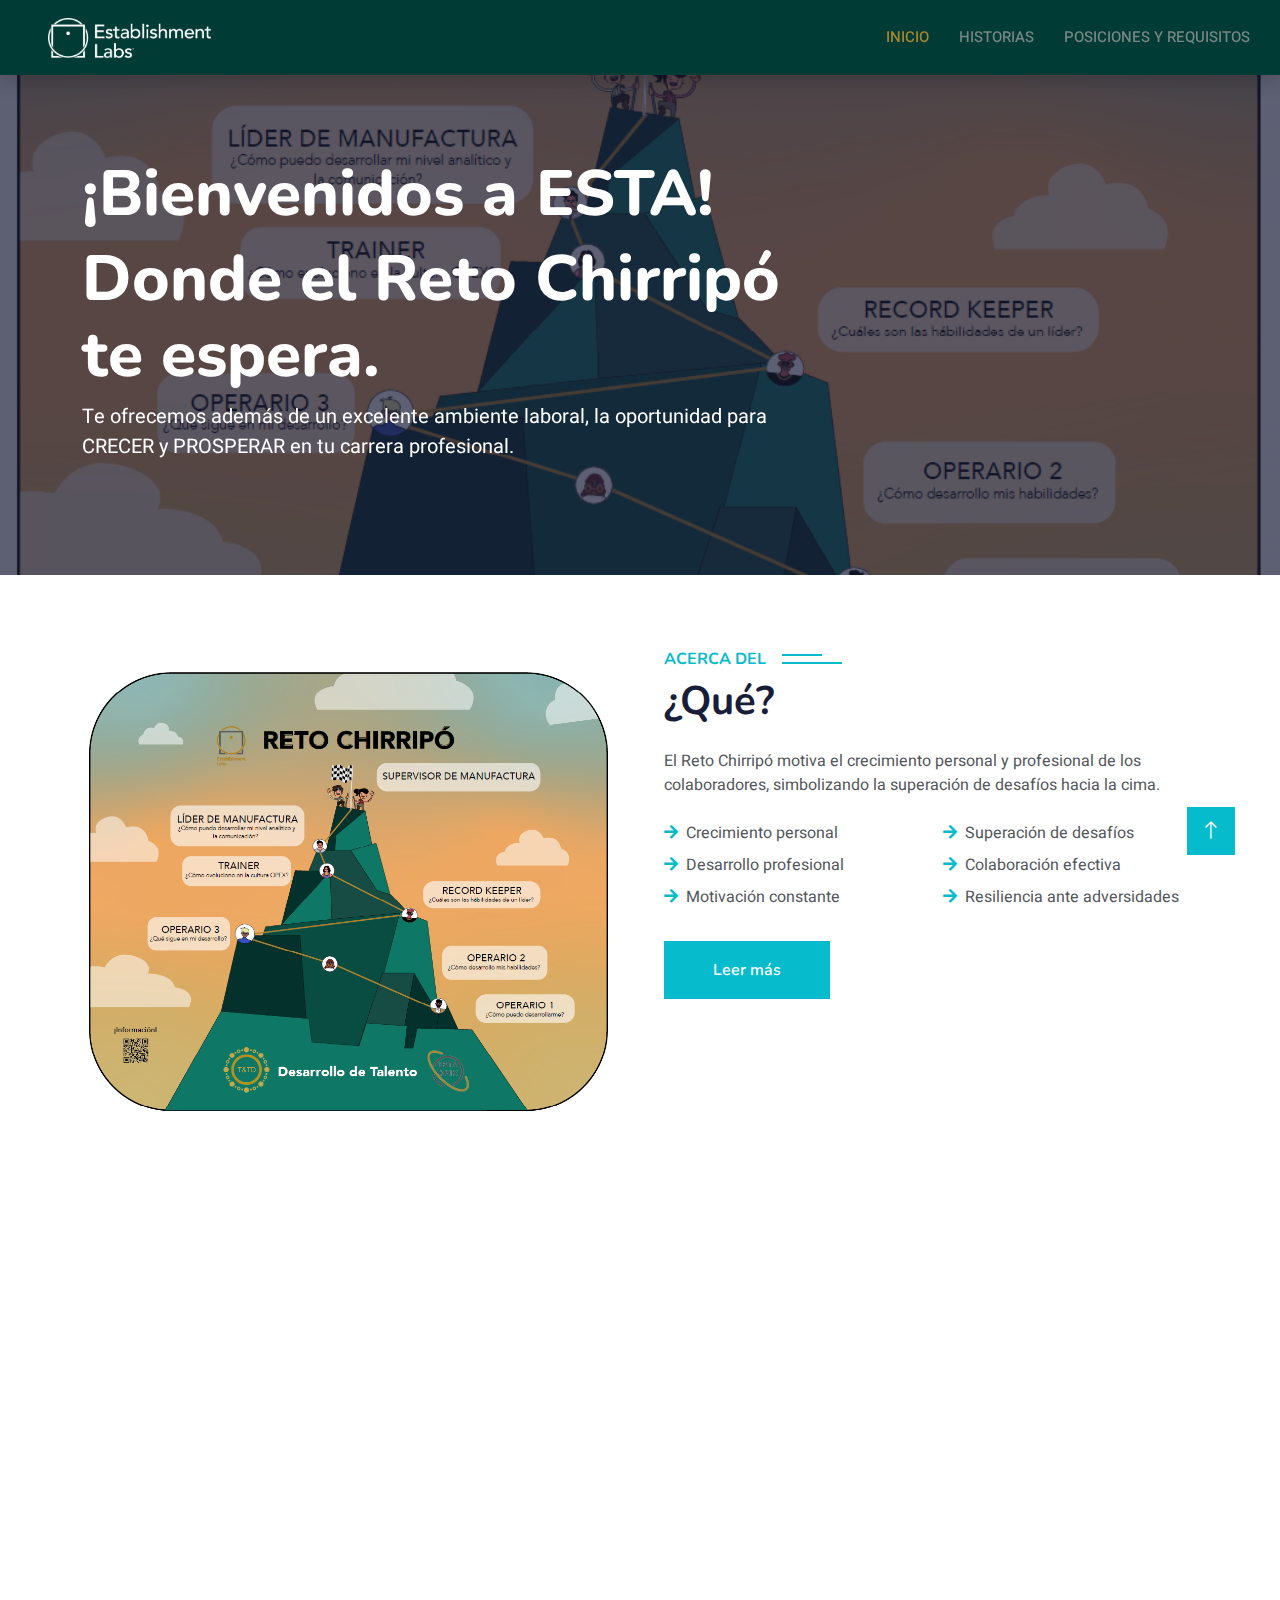
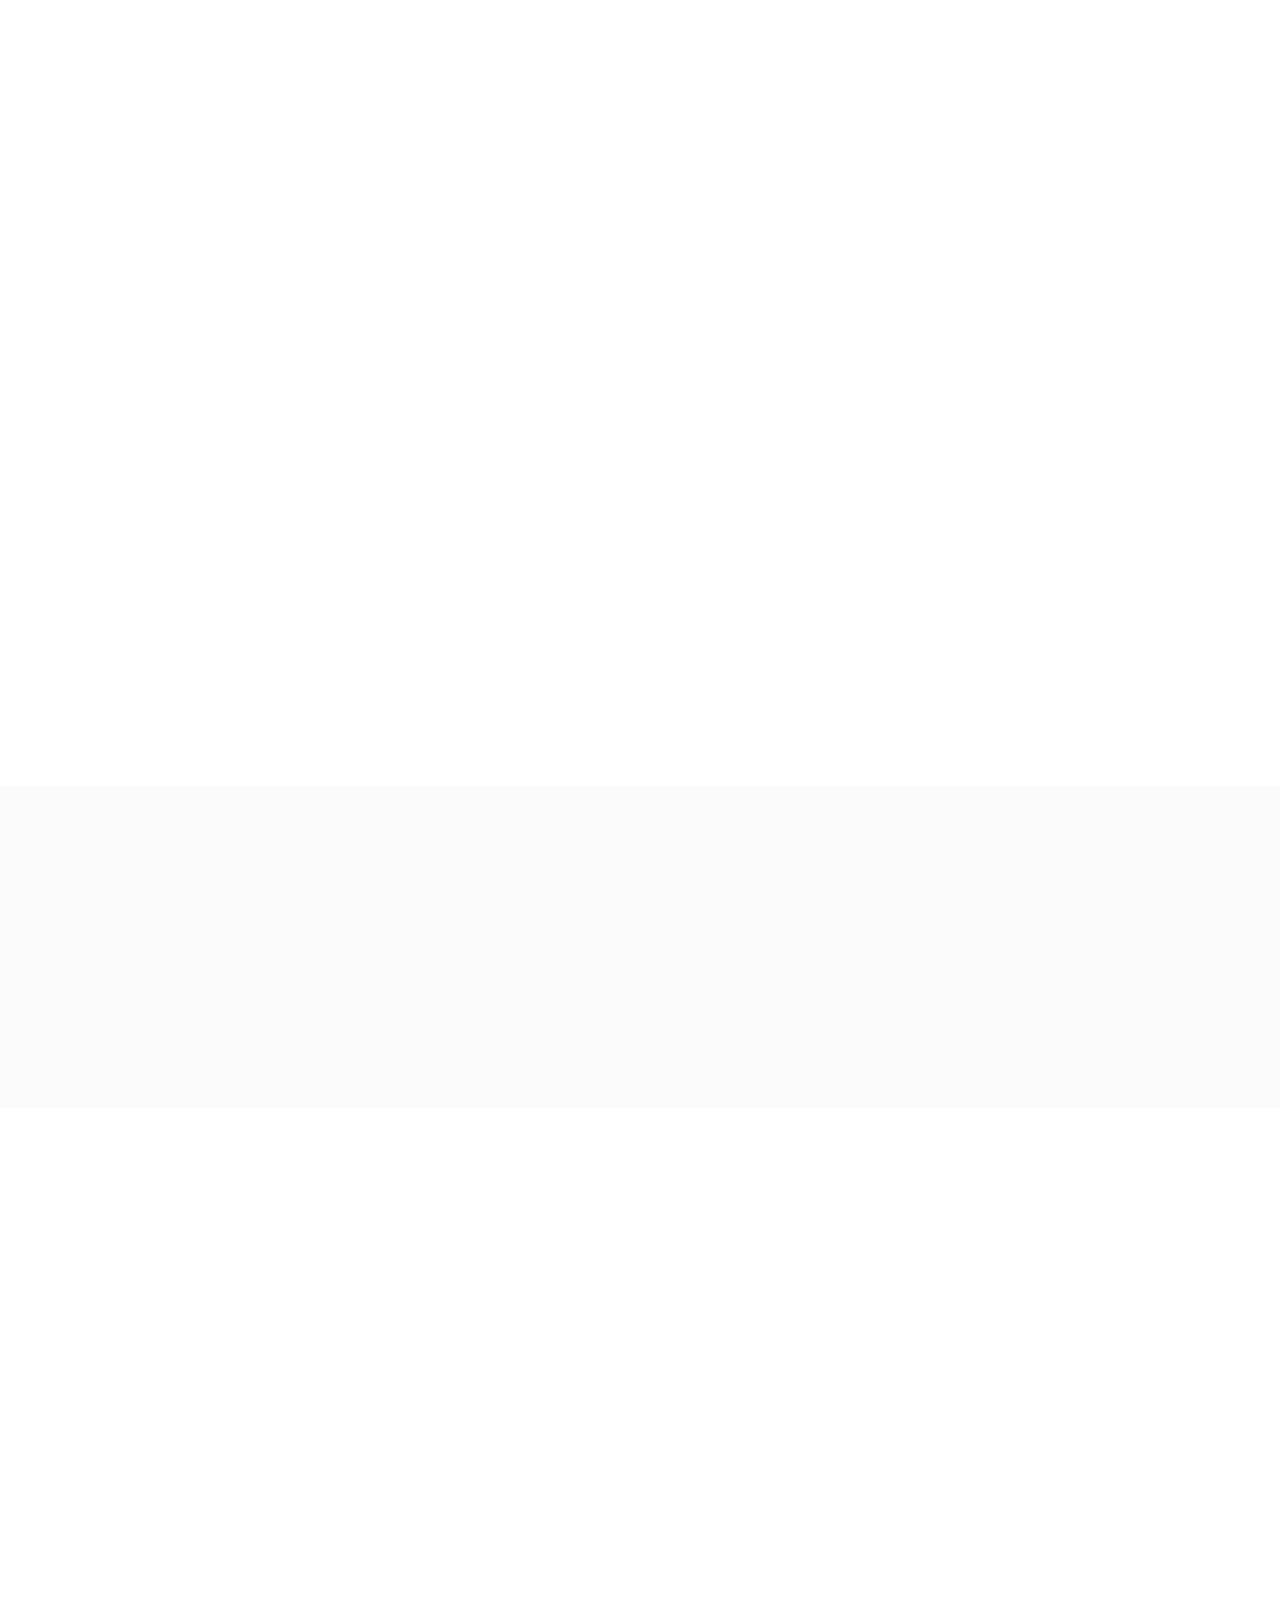
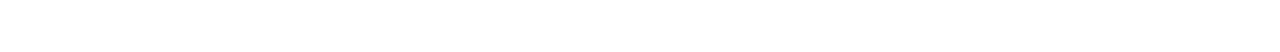
==== index.html @ 4520bbf2 "Update index.html" ====
<!DOCTYPE html>
<html lang="en">

<head>
    <meta charset="utf-8">
    <title>Reto Chirripó</title>
    <meta content="width=device-width, initial-scale=1.0" name="viewport">
    <meta content="" name="keywords">
    <meta content="" name="description">

    <!-- Favicon -->
    <link href="img/favicon.ico" rel="icon">

    <!-- Google Web Fonts -->
    <link rel="preconnect" href="https://fonts.googleapis.com">
    <link rel="preconnect" href="https://fonts.gstatic.com" crossorigin>
    <link href="https://fonts.googleapis.com/css2?family=Heebo:wght@400;500;600&family=Nunito:wght@600;700;800&display=swap" rel="stylesheet">

    <!-- Icon Font Stylesheet -->
    <link href="https://cdnjs.cloudflare.com/ajax/libs/font-awesome/5.10.0/css/all.min.css" rel="stylesheet">
    <link href="https://cdn.jsdelivr.net/npm/bootstrap-icons@1.4.1/font/bootstrap-icons.css" rel="stylesheet">

    <!-- Libraries Stylesheet -->
    <link href="lib/animate/animate.min.css" rel="stylesheet">
    <link href="lib/owlcarousel/assets/owl.carousel.min.css" rel="stylesheet">

    <!-- Customized Bootstrap Stylesheet -->
    <link href="css/bootstrap.min.css" rel="stylesheet">

    <!-- Template Stylesheet -->
    <link href="css/style.css" rel="stylesheet">
</head>

<body>
    <!-- Spinner Start -->
    <div id="spinner" class="show bg-white position-fixed translate-middle w-100 vh-100 top-50 start-50 d-flex align-items-center justify-content-center">
        <div class="spinner-border text-primary" style="width: 3rem; height: 3rem;" role="status">
            <span class="sr-only">Loading...</span>
        </div>
    </div>
    <!-- Spinner End -->


    <!-- Navbar Start -->
    <nav class="navbar navbar-expand-lg bg-white navbar-light shadow sticky-top p-0">
        <a href="index.html" class="navbar-brand d-flex align-items-center px-4 px-lg-5">
            <img class="img-fluid" src="img/Pictur2e1.png" alt="" style="max-height: 40px; width: 100%; object-fit: cover;">
<!--             <h2 class="m-0 text-primary"><i class="fa fa-book me-3"></i>Establishment Labs</h2>
 -->        </a>
        <button type="button" class="navbar-toggler me-4" data-bs-toggle="collapse" data-bs-target="#navbarCollapse">
            <span class="navbar-toggler-icon"></span>
        </button>
        <div class="collapse navbar-collapse" id="navbarCollapse">
            <div class="navbar-nav ms-auto p-4 p-lg-0">
                <a href="index.html" class="nav-item nav-link active">Inicio</a>
               <!-- <a href="about.html" class="nav-item nav-link">About</a>-->
                <a href="courses.html" class="nav-item nav-link">Historias</a>
               <!-- <div class="nav-item dropdown">
                    <a href="#" class="nav-link dropdown-toggle" data-bs-toggle="dropdown">Pages</a>
                    <div class="dropdown-menu fade-down m-0">
                        <a href="team.html" class="dropdown-item">Our Team</a>
                        <a href="testimonial.html" class="dropdown-item">Testimonial</a>
                        <a href="404.html" class="dropdown-item">404 Page</a>
                    </div>
                </div>-->
                <a href="testimonial.html" class="nav-item nav-link">Posiciones y Requisitos</a>
            </div>
            <!--<a href="" class="btn btn-primary py-4 px-lg-5 d-none d-lg-block">Join Now<i class="fa fa-arrow-right ms-3"></i></a>-->
        </div>
    </nav>
    <!-- Navbar End -->


   <!-- Carousel Start -->
<div class="container-fluid p-0 mb-4">
    <div class="owl-carousel header-carousel position-relative">
        <div class="owl-carousel-item position-relative">
            <img class="img-fluid" src="img/reto.png" alt="" style="max-height: 500px; width: 100%; object-fit: cover;">
            <div class="position-absolute top-0 start-0 w-100 h-100 d-flex align-items-center" style="background: rgba(24, 29, 56, .7);">
                <div class="container">
                    <div class="row justify-content-start">
                        <div class="col-sm-10 col-lg-8">
                            <!--<h5 class="text-primary text-uppercase mb-3 animated slideInDown">Best Online Courses</h5>-->
                            <h1 class="display-3 text-white animated slideInDown">¡Bienvenidos a ESTA!</h1>
                            <h1 class="display-3 text-white animated slideInDown">Donde el Reto Chirripó te espera.</h1>
                            <p class="fs-5 text-white mb-4 pb-2">Te ofrecemos además de un excelente ambiente laboral, la oportunidad para CRECER y PROSPERAR en tu carrera profesional.</p>
                           <!-- <a href="" class="btn btn-primary py-md-3 px-md-5 me-3 animated slideInLeft">Read More</a>-->
                           <!-- <a href="" class="btn btn-light py-md-3 px-md-5 animated slideInRight">Join Now</a>-->
                        </div>
                    </div>
                </div>
            </div>
        </div>
        <div class="owl-carousel-item position-relative">
            <img class="img-fluid" src="img/carousel-2.jpg" alt="" style="max-height: 500px; width: 100%; object-fit: cover;">
            <div class="position-absolute top-0 start-0 w-100 h-100 d-flex align-items-center" style="background: rgba(24, 29, 56, .7);">
                <div class="container">
                    <div class="row justify-content-start">
                        <div class="col-sm-10 col-lg-8">
                          <!--  <h5 class="text-primary text-uppercase mb-3 animated slideInDown">Best Online Courses</h5>-->
                           <h1 class="display-3 text-white animated slideInDown">¡Bienvenidos a ESTA!</h1>
                            <h1 class="display-3 text-white animated slideInDown">Donde el Reto Chirripó te espera.</h1>
                            <p class="fs-5 text-white mb-4 pb-2">Te ofrecemos además de un excelente ambiente laboral, la oportunidad para CRECER y PROSPERAR en tu carrera profesional.</p>
                           <!-- <a href="" class="btn btn-primary py-md-3 px-md-5 me-3 animated slideInLeft">Read More</a>-->
                         <!--   <a href="" class="btn btn-light py-md-3 px-md-5 animated slideInRight">Join Now</a>-->
                        </div>
                    </div>
                </div>
            </div>
        </div>
    </div>
</div>
<!-- Carousel End -->



    <!-- QUE Start -->
    <div class="container-xxl py-5">
        <div class="container">
            <div class="row g-5">
                <div class="col-lg-6 wow fadeInUp" data-wow-delay="0.1s" style="min-height: 500px;">
                    <div class="position-relative h-100">
                        <img class="img-fluid position-absolute w-100 h-100" src="img/reto.png" alt="" style="object-fit: contain;">
                    </div>
                </div>
                <div class="col-lg-6 wow fadeInUp" data-wow-delay="0.3s">
                    <h6 class="section-title bg-white text-start text-primary pe-3">Acerca del</h6>
                    <h1 class="mb-4">¿Qué?</h1>
                    <p class="mb-4">El Reto Chirripó motiva el crecimiento personal y profesional de los colaboradores, simbolizando la superación de desafíos hacia la cima.</p>
                    
                    <div class="row gy-2 gx-4 mb-4">
                        <div class="col-sm-6">
                            <p class="mb-0"><i class="fa fa-arrow-right text-primary me-2"></i>Crecimiento personal</p>
                        </div>
                        <div class="col-sm-6">
                            <p class="mb-0"><i class="fa fa-arrow-right text-primary me-2"></i>Superación de desafíos</p>
                        </div>
                        <div class="col-sm-6">
                            <p class="mb-0"><i class="fa fa-arrow-right text-primary me-2"></i>Desarrollo profesional</p>
                        </div>
                        <div class="col-sm-6">
                            <p class="mb-0"><i class="fa fa-arrow-right text-primary me-2"></i>Colaboración efectiva</p>
                        </div>
                        <div class="col-sm-6">
                            <p class="mb-0"><i class="fa fa-arrow-right text-primary me-2"></i>Motivación constante</p>
                        </div>
                        <div class="col-sm-6">
                            <p class="mb-0"><i class="fa fa-arrow-right text-primary me-2"></i>Resiliencia ante adversidades</p>
                        </div>
                    </div>
                    <a class="btn btn-primary py-3 px-5 mt-2" href="">Leer más</a>
                </div>
            </div>
        </div>
    </div>
    <!-- QUE End -->

    <!-- COMO Start -->
    <div class="container-xxl py-5">
        <div class="container">
            <div class="row g-5">
                <div class="col-lg-6 wow fadeInUp" data-wow-delay="0.1s" style="min-height: 500px;">
                    <div class="position-relative h-100">
                        <img class="img-fluid position-absolute w-100 h-100" src="img/reto.png" alt="" style="object-fit: contain;">
                    </div>
                </div>
                <div class="col-lg-6 wow fadeInUp" data-wow-delay="0.3s">
                    <h6 class="section-title bg-white text-start text-primary pe-3">Acerca del</h6>
                    <h1 class="mb-4">¿Cómo?</h1>
                    <p class="mb-4">Cumpliendo con los requisitos establecidos para cada puesto, adquiriendo nuevos conocimientos a través del estudio, el aprendizaje continuo y demostrando un compromiso constante con la excelencia se podrá avanzar hacia la cima.</p>
                    <div class="row gy-2 gx-4 mb-4">
                        <div class="col-sm-6">
                            <p class="mb-0"><i class="fa fa-arrow-right text-primary me-2"></i>Cumplimiento de requisitos</p>
                        </div>
                        <div class="col-sm-6">
                            <p class="mb-0"><i class="fa fa-arrow-right text-primary me-2"></i>Aprendizaje continuo</p>
                        </div>
                        <div class="col-sm-6">
                            <p class="mb-0"><i class="fa fa-arrow-right text-primary me-2"></i>Adquisición de conocimientos</p>
                        </div>
                        <div class="col-sm-6">
                            <p class="mb-0"><i class="fa fa-arrow-right text-primary me-2"></i>Compromiso con excelencia</p>
                        </div>
                        <div class="col-sm-6">
                            <p class="mb-0"><i class="fa fa-arrow-right text-primary me-2"></i>Desarrollo de habilidades</p>
                        </div>
                        <div class="col-sm-6">
                            <p class="mb-0"><i class="fa fa-arrow-right text-primary me-2"></i>Mejora constante</p>
                        </div>
                    </div>
                    <a class="btn btn-primary py-3 px-5 mt-2" href="">Leer más</a>
                </div>
            </div>
        </div>
    </div>
    <!-- COMO End -->

    <!-- PARA QUE Start -->
    <div class="container-xxl py-5">
        <div class="container">
            <div class="row g-5">
                <div class="col-lg-6 wow fadeInUp" data-wow-delay="0.1s" style="min-height: 500px;">
                    <div class="position-relative h-100">
                        <img class="img-fluid position-absolute w-100 h-100" src="img/reto.png" alt="" style="object-fit: contain;">
                    </div>
                </div>
                <div class="col-lg-6 wow fadeInUp" data-wow-delay="0.3s">
                    <h6 class="section-title bg-white text-start text-primary pe-3">Acerca del</h6>
                    <h1 class="mb-4">¿Para qué?</h1>
                    <p class="mb-4">Para desarrollar competencias y habilidades que permitan impulsar el crecimiento de la empresa, contribuyendo de manera efectiva al logro de los objetivos organizacionales y al éxito sostenido.</p>
                    <div class="row gy-2 gx-4 mb-4">
                        <div class="col-sm-6">
                            <p class="mb-0"><i class="fa fa-arrow-right text-primary me-2"></i>Desarrollo de competencias</p>
                        </div>
                        <div class="col-sm-6">
                            <p class="mb-0"><i class="fa fa-arrow-right text-primary me-2"></i>Impulso del crecimiento</p>
                        </div>
                        <div class="col-sm-6">
                            <p class="mb-0"><i class="fa fa-arrow-right text-primary me-2"></i>Contribución efectiva</p>
                        </div>
                        <div class="col-sm-6">
                            <p class="mb-0"><i class="fa fa-arrow-right text-primary me-2"></i>Logro de objetivos</p>
                        </div>
                        <div class="col-sm-6">
                            <p class="mb-0"><i class="fa fa-arrow-right text-primary me-2"></i>Éxito sostenido</p>
                        </div>
                        <div class="col-sm-6">
                            <p class="mb-0"><i class="fa fa-arrow-right text-primary me-2"></i>Fortalecimiento organizacional</p>
                        </div>
                    </div>
                    <a class="btn btn-primary py-3 px-5 mt-2" href="">Leer más</a>
                </div>
            </div>
        </div>
    </div>
    <!-- PARA QUE End -->


<!-- HISTORIA start-->
<div class="container-fluid p-0 mb-4" style="background-color: rgba(250, 250, 250, 1);">
    <div class="container-xxl py-3 category">
        <div class="row g-3 align-items-center"> <!-- Usar align-items-center para centrar verticalmente -->
            <div class="col-lg-7 col-md-6 wow fadeInUp" data-wow-delay="0.3s">
                <h1 class="mb-5">Historias de Éxito</h1>
                <p class="mb-4">Cada paso que das es parte de un viaje emocionante, donde el trayecto es tan significativo como el destino. Cada instante es una oportunidad para dejar tu huella. Explora historias de éxito, crecimiento continuo y logros inspiradores, reflejando esfuerzo y dedicación.</p>
                <a class="btn btn-primary py-3 px-5 mt-2" href="">Leer más</a>
            </div>
            <div class="col-lg-5 col-md-6 wow zoomIn" data-wow-delay="0.1s">
                <a class="position-relative d-block h-100 overflow-hidden" ><!--href=""-->
                    <img class="img-fluid" src="img/Picture1grandota.png" alt="" style="object-fit: contain;">
                </a>
            </div>
        </div>
    </div>
</div>
<!-- HISTORIA End -->


<!-- POSICIONES start-->
<div class="container-fluid p-0 mb-4">
    <div class="container-xxl py-3 category">
        <div class="row g-3 align-items-center"> <!-- Usar align-items-center para centrar verticalmente -->
            <div class="col-lg-5 col-md-6 wow zoomIn" data-wow-delay="0.1s">
                <a class="position-relative d-block h-100 overflow-hidden" >
                    <img class="img-fluid" src="img/Picture6.png" alt="" style="object-fit: contain;">
                </a>
            </div>
            <div class="col-lg-7 col-md-6 wow fadeInUp" data-wow-delay="0.3s">
                <h1 class="mb-5">Posiciones y Requisitos</h1>
                <p class="mb-4">Explora nuestras Posiciones y Requisitos, donde podrás conocer en detalle las oportunidades de crecimiento dentro de nuestro equipo de manufactura. Aquí encontrarás información clara sobre las posiciones disponibles, desde Operario 1 hasta Supervisor, junto con los requisitos necesarios para cada rol. Descubre cómo puedes avanzar en tu carrera y qué habilidades y experiencias te acercarán a tus metas profesionales.</p>
                <a class="btn btn-primary py-3 px-5 mt-2" href="">Leer más</a>
            </div>
        </div>
    </div>
</div>
<!-- POSICIONES End -->


    <!-- Footer Start -->
<div class="container-fluid footer-light text-light pt-5 mt-5 wow fadeIn" data-wow-delay="0.1s">
        <div class="container">
            <div class="copyright">
                <div class="row">
                    <div class="col-md-6 text-center text-md-start mb-3 mb-md-0">
                        &copy; 2024 Todos los derechos reservados 
                    </div>
                </div>
            </div>
        </div>
    </div>
    <!-- Footer End -->


    <!-- Back to Top -->
    <a href="#" class="btn btn-lg btn-primary btn-lg-square back-to-top"><i class="bi bi-arrow-up"></i></a>


    <!-- JavaScript Libraries -->
    <script src="https://code.jquery.com/jquery-3.4.1.min.js"></script>
    <script src="https://cdn.jsdelivr.net/npm/bootstrap@5.0.0/dist/js/bootstrap.bundle.min.js"></script>
    <script src="lib/wow/wow.min.js"></script>
    <script src="lib/easing/easing.min.js"></script>
    <script src="lib/waypoints/waypoints.min.js"></script>
    <script src="lib/owlcarousel/owl.carousel.min.js"></script>

    <!-- Template Javascript -->
    <script src="js/main.js"></script>
</body>

</html>
---- css/style.css ----
/********** Template CSS **********/
:root {
    --primary: #06BBCC;
    --light: #F0FBFC;
    --dark: #181d38;
}

.fw-medium {
    font-weight: 600 !important;
}

.fw-semi-bold {
    font-weight: 700 !important;
}

.back-to-top {
    position: fixed;
    display: none;
    right: 45px;
    bottom: 45px;
    z-index: 99;
}


/*** Spinner ***/
#spinner {
    opacity: 0;
    visibility: hidden;
    transition: opacity .5s ease-out, visibility 0s linear .5s;
    z-index: 99999;
}

#spinner.show {
    transition: opacity .5s ease-out, visibility 0s linear 0s;
    visibility: visible;
    opacity: 1;
}


/*** Button ***/
.btn {
    font-family: 'Nunito', sans-serif;
    font-weight: 600;
    transition: .5s;
}

.btn.btn-primary,
.btn.btn-secondary {
    color: #FFFFFF;
}

.btn-square {
    width: 38px;
    height: 38px;
}

.btn-sm-square {
    width: 32px;
    height: 32px;
}

.btn-lg-square {
    width: 48px;
    height: 48px;
}

.btn-square,
.btn-sm-square,
.btn-lg-square {
    padding: 0;
    display: flex;
    align-items: center;
    justify-content: center;
    font-weight: normal;
    border-radius: 0px;
}


/*** Navbar ***/
.navbar .dropdown-toggle::after {
    border: none;
    content: "\f107";
    font-family: "Font Awesome 5 Free";
    font-weight: 900;
    vertical-align: middle;
    margin-left: 8px;
}

.navbar-light .navbar-nav .nav-link {
    margin-right: 30px;
    padding: 25px 0;
color: #FFFFFF;
    font-size: 15px;
    text-transform: uppercase;
    outline: none;
}

.navbar-light .navbar-nav .nav-link:hover,
.navbar-light .navbar-nav .nav-link.active {
    color: rgba(175,134,46,1); /* Color dorado cuando está seleccionado o al pasar el cursor */
}

@media (max-width: 991.98px) {
    .navbar-light .navbar-nav .nav-link  {
        margin-right: 0;
        padding: 10px 0;
    }

    .navbar-light .navbar-nav {
        border-top: 1px solid #EEEEEE;
    }
}

.navbar-light .navbar-brand,
.navbar-light a.btn {
    height: 75px;
}

.navbar-light .navbar-nav .nav-link {
    color: rgba(153, 153, 153, 0.8); /*** var(--dark);***/
    font-weight: 500;

}

.navbar-light.sticky-top {
    top: -100px;
    transition: .5s;
}
.navbar-light {
    background-color: rgba(0, 60, 53, 1) !important;
}

@media (min-width: 992px) {
    .navbar .nav-item .dropdown-menu {
        display: block;
        margin-top: 0;
        opacity: 0;
        visibility: hidden;
        transition: .5s;
    }

    .navbar .dropdown-menu.fade-down {
        top: 100%;
        transform: rotateX(-75deg);
        transform-origin: 0% 0%;
    }

    .navbar .nav-item:hover .dropdown-menu {
        top: 100%;
        transform: rotateX(0deg);
        visibility: visible;
        transition: .5s;
        opacity: 1;
    }
}


/*** Header carousel ***/
@media (max-width: 768px) {
    .header-carousel .owl-carousel-item {
        position: relative;
        min-height: 500px;
    }
    
    .header-carousel .owl-carousel-item img {
        position: absolute;
        width: 100%;
        height: 100%;
        object-fit: cover;
    }
}

.header-carousel .owl-nav {
    position: absolute;
    top: 50%;
    right: 8%;
    transform: translateY(-50%);
    display: flex;
    flex-direction: column;
}

.header-carousel .owl-nav .owl-prev,
.header-carousel .owl-nav .owl-next {
    margin: 7px 0;
    width: 45px;
    height: 45px;
    display: flex;
    align-items: center;
    justify-content: center;
    color: #FFFFFF;
    background: transparent;
    border: 1px solid #FFFFFF;
    font-size: 22px;
    transition: .5s;
}

.header-carousel .owl-nav .owl-prev:hover,
.header-carousel .owl-nav .owl-next:hover {
    background: var(--primary);
    border-color: var(--primary);
}

.page-header {
    background: linear-gradient(rgba(24, 29, 56, .7), rgba(24, 29, 56, .7)), url(../img/carousel-1.jpg);
    background-position: center center;
    background-repeat: no-repeat;
    background-size: cover;
}

.page-header-inner {
    background: rgba(15, 23, 43, .7);
}

.breadcrumb-item + .breadcrumb-item::before {
    color: var(--light);
}


/*** Section Title ***/
.section-title {
    position: relative;
    display: inline-block;
    text-transform: uppercase;
}

.section-title::before {
    position: absolute;
    content: "";
    width: calc(100% + 80px);
    height: 2px;
    top: 4px;
    left: -40px;
    background: var(--primary);
    z-index: -1;
}

.section-title::after {
    position: absolute;
    content: "";
    width: calc(100% + 120px);
    height: 2px;
    bottom: 5px;
    left: -60px;
    background: var(--primary);
    z-index: -1;
}

.section-title.text-start::before {
    width: calc(100% + 40px);
    left: 0;
}

.section-title.text-start::after {
    width: calc(100% + 60px);
    left: 0;
}


/*** Service ***/
.service-item {
    background: var(--light);
    transition: .5s;
}

.service-item:hover {
    margin-top: -10px;
    background: var(--primary);
}

.service-item * {
    transition: .5s;
}

.service-item:hover * {
    color: var(--light) !important;
}


/*** Categories & Courses ***/
.category img,
.course-item img {
    transition: .5s;
}

.category a:hover img,
.course-item:hover img {
    transform: scale(1.1);
}


/*** Team ***/
.team-item img {
    transition: .5s;
}

.team-item:hover img {
    transform: scale(1.1);
}


/*** Testimonial ***/
.testimonial-carousel::before {
    position: absolute;
    content: "";
    top: 0;
    left: 0;
    height: 100%;
    width: 0;
    background: linear-gradient(to right, rgba(255, 255, 255, 1) 0%, rgba(255, 255, 255, 0) 100%);
    z-index: 1;
}

.testimonial-carousel::after {
    position: absolute;
    content: "";
    top: 0;
    right: 0;
    height: 100%;
    width: 0;
    background: linear-gradient(to left, rgba(255, 255, 255, 1) 0%, rgba(255, 255, 255, 0) 100%);
    z-index: 1;
}

@media (min-width: 768px) {
    .testimonial-carousel::before,
    .testimonial-carousel::after {
        width: 200px;
    }
}

@media (min-width: 992px) {
    .testimonial-carousel::before,
    .testimonial-carousel::after {
        width: 300px;
    }
}

.testimonial-carousel .owl-item .testimonial-text,
.testimonial-carousel .owl-item.center .testimonial-text * {
    transition: .5s;
}

.testimonial-carousel .owl-item.center .testimonial-text {
    background: var(--primary) !important;
}

.testimonial-carousel .owl-item.center .testimonial-text * {
    color: #FFFFFF !important;
}

.testimonial-carousel .owl-dots {
    margin-top: 24px;
    display: flex;
    align-items: flex-end;
    justify-content: center;
}

.testimonial-carousel .owl-dot {
    position: relative;
    display: inline-block;
    margin: 0 5px;
    width: 15px;
    height: 15px;
    border: 1px solid #CCCCCC;
    transition: .5s;
}

.testimonial-carousel .owl-dot.active {
    background: var(--primary);
    border-color: var(--primary);
}


/*** Footer ***/
.footer .btn.btn-social {
    margin-right: 5px;
    width: 35px;
    height: 35px;
    display: flex;
    align-items: center;
    justify-content: center;
    color: var(--light);
    font-weight: normal;
    border: 1px solid #FFFFFF;
    border-radius: 35px;
    transition: .3s;
}

.footer .btn.btn-social:hover {
    color: var(--primary);
}

.footer .btn.btn-link {
    display: block;
    margin-bottom: 5px;
    padding: 0;
    text-align: left;
    color: #FFFFFF;
    font-size: 15px;
    font-weight: normal;
    text-transform: capitalize;
    transition: .3s;
}

.footer .btn.btn-link::before {
    position: relative;
    content: "\f105";
    font-family: "Font Awesome 5 Free";
    font-weight: 900;
    margin-right: 10px;
}

.footer .btn.btn-link:hover {
    letter-spacing: 1px;
    box-shadow: none;
}

.footer .copyright {
    padding: 25px 0;
    font-size: 15px;
    border-top: 1px solid rgba(256, 256, 256, .1);
}

.footer .copyright a {
    color: var(--light);
}

.footer .footer-menu a {
    margin-right: 15px;
    padding-right: 15px;
    border-right: 1px solid rgba(255, 255, 255, .1);
}

.footer .footer-menu a:last-child {
    margin-right: 0;
    padding-right: 0;
    border-right: none;
}
.footer-light {
    background-color: rgba(0, 60, 53, 1) !important;
}
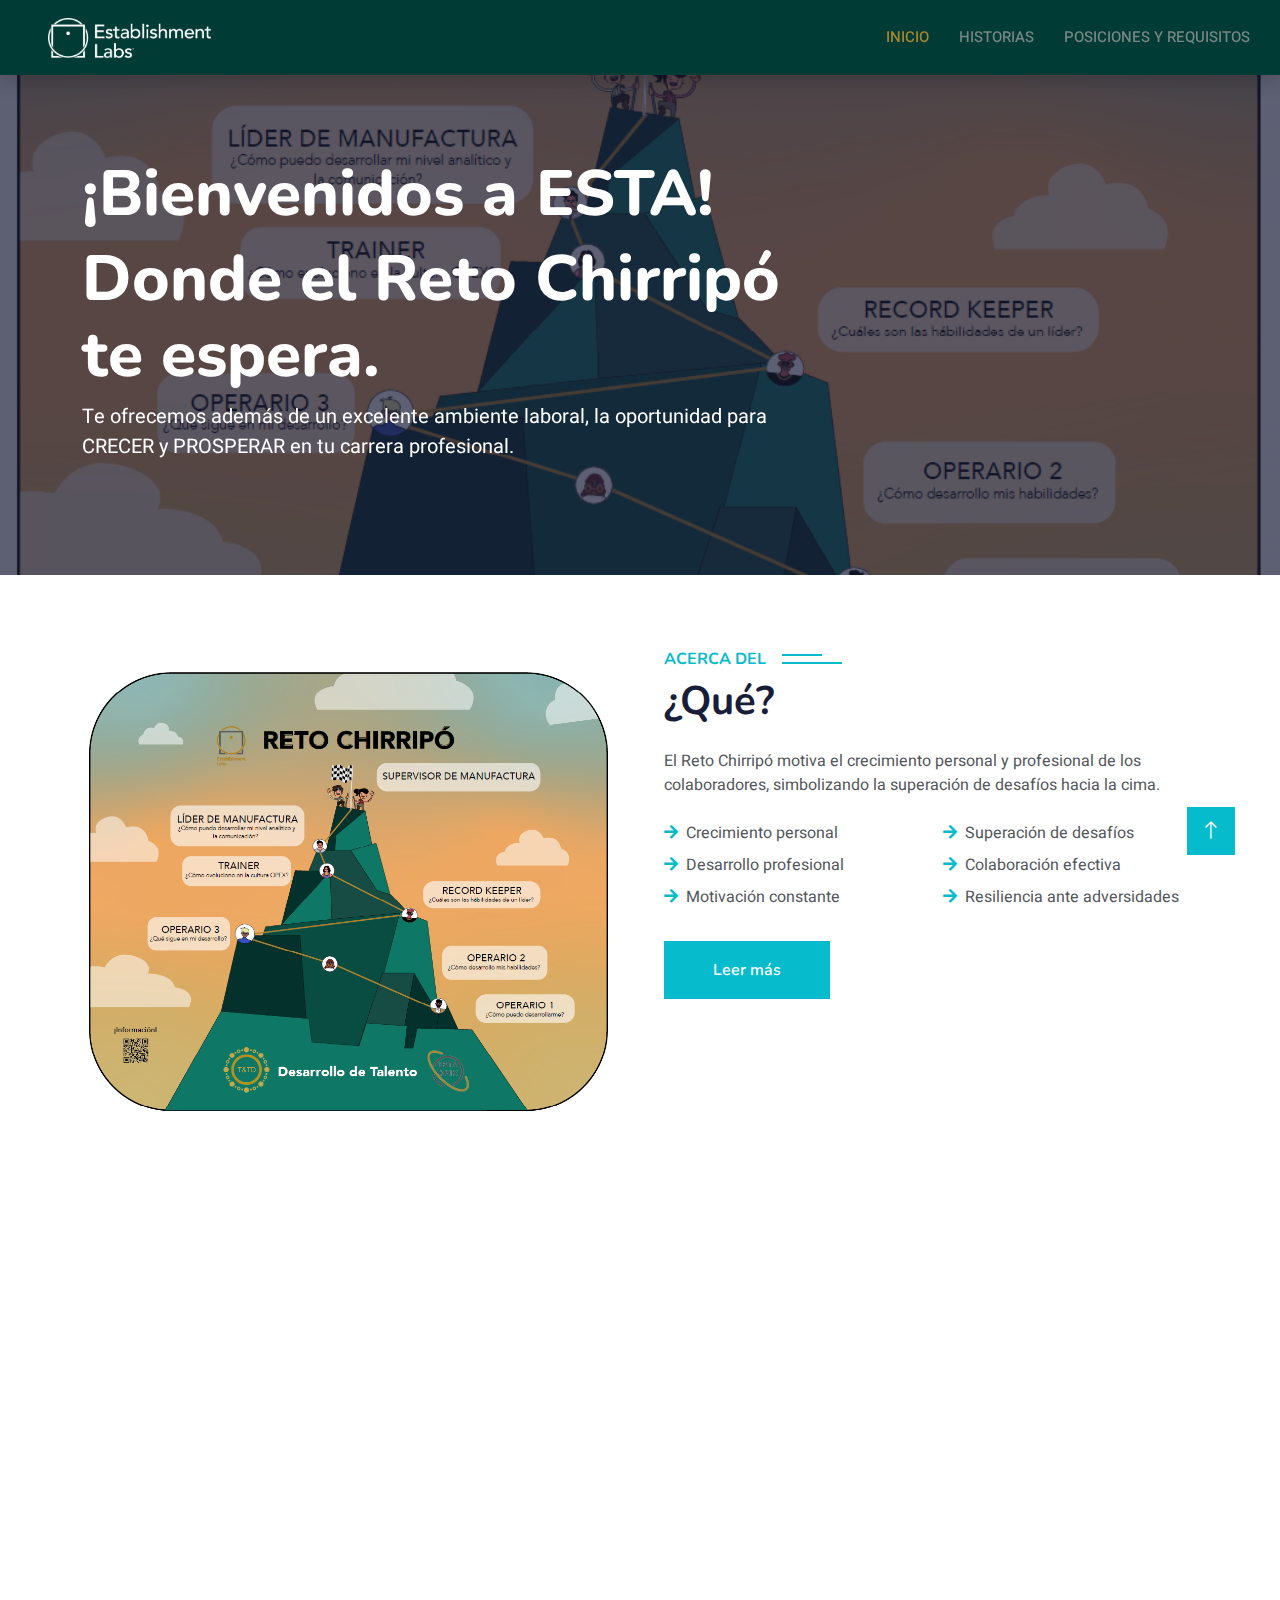
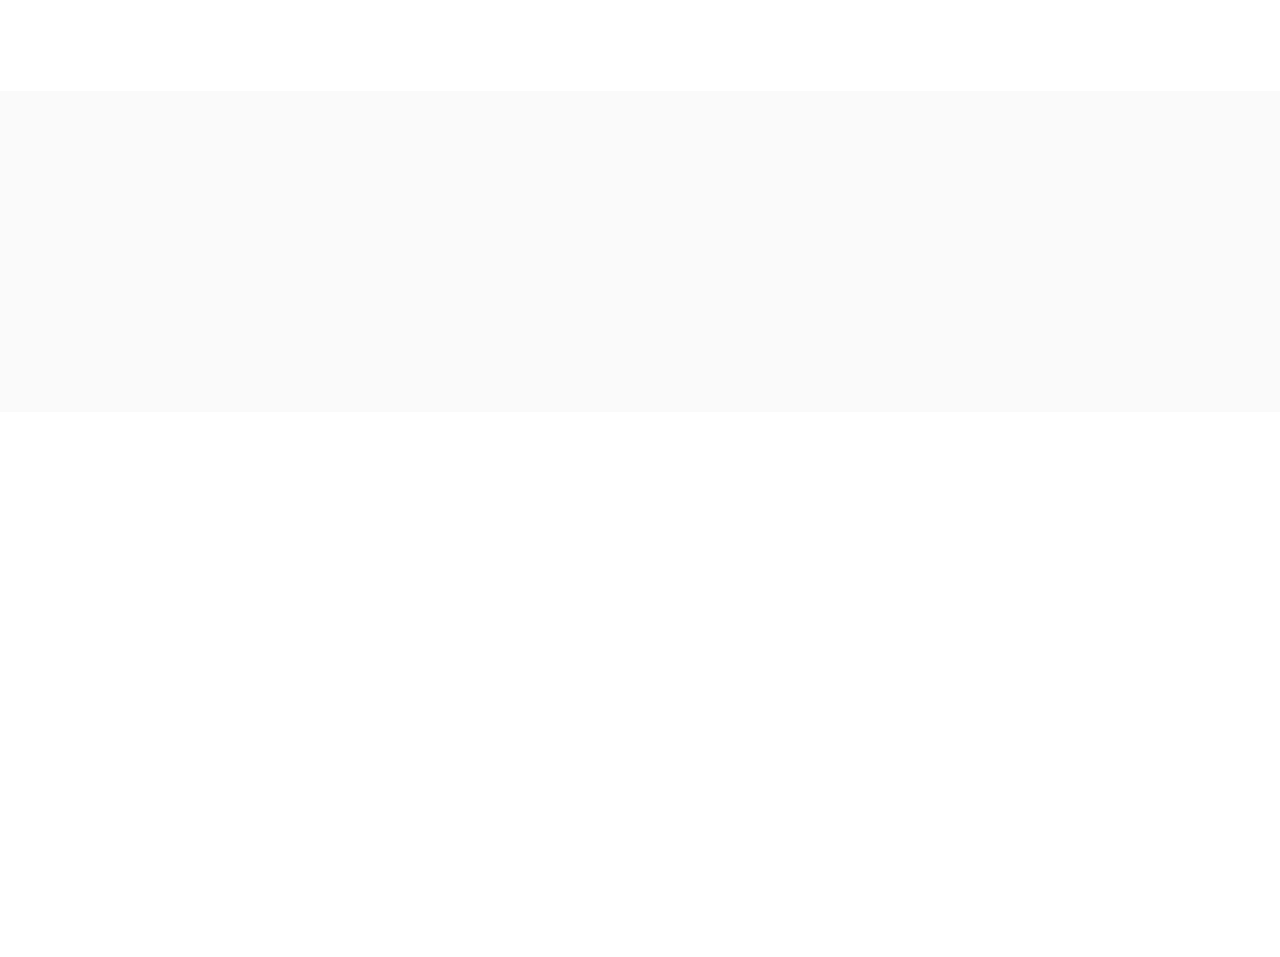
==== commit fadd0c38: "Update index.html" ====
--- a/index.html
+++ b/index.html
@@ -112,128 +112,107 @@
 </div>
 <!-- Carousel End -->
 
-
-
-    <!-- QUE Start -->
-    <div class="container-xxl py-5">
-        <div class="container">
-            <div class="row g-5">
-                <div class="col-lg-6 wow fadeInUp" data-wow-delay="0.1s" style="min-height: 500px;">
-                    <div class="position-relative h-100">
-                        <img class="img-fluid position-absolute w-100 h-100" src="img/reto.png" alt="" style="object-fit: contain;">
-                    </div>
-                </div>
-                <div class="col-lg-6 wow fadeInUp" data-wow-delay="0.3s">
-                    <h6 class="section-title bg-white text-start text-primary pe-3">Acerca del</h6>
-                    <h1 class="mb-4">¿Qué?</h1>
-                    <p class="mb-4">El Reto Chirripó motiva el crecimiento personal y profesional de los colaboradores, simbolizando la superación de desafíos hacia la cima.</p>
-                    
-                    <div class="row gy-2 gx-4 mb-4">
-                        <div class="col-sm-6">
-                            <p class="mb-0"><i class="fa fa-arrow-right text-primary me-2"></i>Crecimiento personal</p>
-                        </div>
-                        <div class="col-sm-6">
-                            <p class="mb-0"><i class="fa fa-arrow-right text-primary me-2"></i>Superación de desafíos</p>
-                        </div>
-                        <div class="col-sm-6">
-                            <p class="mb-0"><i class="fa fa-arrow-right text-primary me-2"></i>Desarrollo profesional</p>
-                        </div>
-                        <div class="col-sm-6">
-                            <p class="mb-0"><i class="fa fa-arrow-right text-primary me-2"></i>Colaboración efectiva</p>
-                        </div>
-                        <div class="col-sm-6">
-                            <p class="mb-0"><i class="fa fa-arrow-right text-primary me-2"></i>Motivación constante</p>
-                        </div>
-                        <div class="col-sm-6">
-                            <p class="mb-0"><i class="fa fa-arrow-right text-primary me-2"></i>Resiliencia ante adversidades</p>
-                        </div>
-                    </div>
-                    <a class="btn btn-primary py-3 px-5 mt-2" href="">Leer más</a>
-                </div>
-            </div>
-        </div>
-    </div>
-    <!-- QUE End -->
-
-    <!-- COMO Start -->
-    <div class="container-xxl py-5">
-        <div class="container">
-            <div class="row g-5">
-                <div class="col-lg-6 wow fadeInUp" data-wow-delay="0.1s" style="min-height: 500px;">
-                    <div class="position-relative h-100">
-                        <img class="img-fluid position-absolute w-100 h-100" src="img/reto.png" alt="" style="object-fit: contain;">
-                    </div>
-                </div>
-                <div class="col-lg-6 wow fadeInUp" data-wow-delay="0.3s">
-                    <h6 class="section-title bg-white text-start text-primary pe-3">Acerca del</h6>
-                    <h1 class="mb-4">¿Cómo?</h1>
-                    <p class="mb-4">Cumpliendo con los requisitos establecidos para cada puesto, adquiriendo nuevos conocimientos a través del estudio, el aprendizaje continuo y demostrando un compromiso constante con la excelencia se podrá avanzar hacia la cima.</p>
-                    <div class="row gy-2 gx-4 mb-4">
-                        <div class="col-sm-6">
-                            <p class="mb-0"><i class="fa fa-arrow-right text-primary me-2"></i>Cumplimiento de requisitos</p>
-                        </div>
-                        <div class="col-sm-6">
-                            <p class="mb-0"><i class="fa fa-arrow-right text-primary me-2"></i>Aprendizaje continuo</p>
-                        </div>
-                        <div class="col-sm-6">
-                            <p class="mb-0"><i class="fa fa-arrow-right text-primary me-2"></i>Adquisición de conocimientos</p>
-                        </div>
-                        <div class="col-sm-6">
-                            <p class="mb-0"><i class="fa fa-arrow-right text-primary me-2"></i>Compromiso con excelencia</p>
-                        </div>
-                        <div class="col-sm-6">
-                            <p class="mb-0"><i class="fa fa-arrow-right text-primary me-2"></i>Desarrollo de habilidades</p>
-                        </div>
-                        <div class="col-sm-6">
-                            <p class="mb-0"><i class="fa fa-arrow-right text-primary me-2"></i>Mejora constante</p>
-                        </div>
-                    </div>
-                    <a class="btn btn-primary py-3 px-5 mt-2" href="">Leer más</a>
-                </div>
-            </div>
-        </div>
-    </div>
-    <!-- COMO End -->
-
-    <!-- PARA QUE Start -->
-    <div class="container-xxl py-5">
-        <div class="container">
-            <div class="row g-5">
-                <div class="col-lg-6 wow fadeInUp" data-wow-delay="0.1s" style="min-height: 500px;">
-                    <div class="position-relative h-100">
-                        <img class="img-fluid position-absolute w-100 h-100" src="img/reto.png" alt="" style="object-fit: contain;">
-                    </div>
-                </div>
-                <div class="col-lg-6 wow fadeInUp" data-wow-delay="0.3s">
-                    <h6 class="section-title bg-white text-start text-primary pe-3">Acerca del</h6>
-                    <h1 class="mb-4">¿Para qué?</h1>
-                    <p class="mb-4">Para desarrollar competencias y habilidades que permitan impulsar el crecimiento de la empresa, contribuyendo de manera efectiva al logro de los objetivos organizacionales y al éxito sostenido.</p>
-                    <div class="row gy-2 gx-4 mb-4">
-                        <div class="col-sm-6">
-                            <p class="mb-0"><i class="fa fa-arrow-right text-primary me-2"></i>Desarrollo de competencias</p>
-                        </div>
-                        <div class="col-sm-6">
-                            <p class="mb-0"><i class="fa fa-arrow-right text-primary me-2"></i>Impulso del crecimiento</p>
-                        </div>
-                        <div class="col-sm-6">
-                            <p class="mb-0"><i class="fa fa-arrow-right text-primary me-2"></i>Contribución efectiva</p>
-                        </div>
-                        <div class="col-sm-6">
-                            <p class="mb-0"><i class="fa fa-arrow-right text-primary me-2"></i>Logro de objetivos</p>
-                        </div>
-                        <div class="col-sm-6">
-                            <p class="mb-0"><i class="fa fa-arrow-right text-primary me-2"></i>Éxito sostenido</p>
-                        </div>
-                        <div class="col-sm-6">
-                            <p class="mb-0"><i class="fa fa-arrow-right text-primary me-2"></i>Fortalecimiento organizacional</p>
-                        </div>
-                    </div>
-                    <a class="btn btn-primary py-3 px-5 mt-2" href="">Leer más</a>
-                </div>
-            </div>
-        </div>
-    </div>
-    <!-- PARA QUE End -->
+<!-- Reto Chirripó Start -->
+<div class="container-xxl py-5">
+    <div class="container">
+        <div class="row g-5">
+            <div class="col-lg-6 wow fadeInUp" data-wow-delay="0.1s" style="min-height: 500px;">
+                <div class="position-relative h-100">
+                    <img class="img-fluid position-absolute w-100 h-100" src="img/reto.png" alt="" style="object-fit: contain;">
+                </div>
+            </div>
+            <div class="col-lg-6 wow fadeInUp" data-wow-delay="0.3s">
+                <h6 class="section-title bg-white text-start text-primary pe-3">Acerca del</h6>
+                <h1 class="mb-4">¿Qué?</h1>
+                <p class="mb-4">El Reto Chirripó motiva el crecimiento personal y profesional de los colaboradores, simbolizando la superación de desafíos hacia la cima.</p>
+                <div class="row gy-2 gx-4 mb-4">
+                    <div class="col-sm-6">
+                        <p class="mb-0"><i class="fa fa-arrow-right text-primary me-2"></i>Crecimiento personal</p>
+                    </div>
+                    <div class="col-sm-6">
+                        <p class="mb-0"><i class="fa fa-arrow-right text-primary me-2"></i>Superación de desafíos</p>
+                    </div>
+                    <div class="col-sm-6">
+                        <p class="mb-0"><i class="fa fa-arrow-right text-primary me-2"></i>Desarrollo profesional</p>
+                    </div>
+                    <div class="col-sm-6">
+                        <p class="mb-0"><i class="fa fa-arrow-right text-primary me-2"></i>Colaboración efectiva</p>
+                    </div>
+                    <div class="col-sm-6">
+                        <p class="mb-0"><i class="fa fa-arrow-right text-primary me-2"></i>Motivación constante</p>
+                    </div>
+                    <div class="col-sm-6">
+                        <p class="mb-0"><i class="fa fa-arrow-right text-primary me-2"></i>Resiliencia ante adversidades</p>
+                    </div>
+                </div>
+                <a class="btn btn-primary py-3 px-5 mt-2" href="">Leer más</a>
+            </div>
+        </div>
+    </div>
+</div>
+<!-- Reto Chirripó - Parte 1 End -->
+
+<!-- Reto Chirripó Start -->
+<div class="container-xxl py-5">
+    <div class="container">
+        <div class="row g-5">
+            <div class="col-lg-6 wow fadeInUp" data-wow-delay="0.1s">
+                <h6 class="section-title bg-white text-start text-primary pe-3">Acerca del</h6>
+                <h1 class="mb-4">¿Cómo?</h1>
+                <p class="mb-4">Cumpliendo con los requisitos establecidos para cada puesto, adquiriendo nuevos conocimientos a través del estudio, el aprendizaje continuo y demostrando un compromiso constante con la excelencia se podrá avanzar hacia la cima.</p>
+                <div class="row gy-2 gx-4 mb-4">
+                    <div class="col-sm-6">
+                        <p class="mb-0"><i class="fa fa-arrow-right text-primary me-2"></i>Cumplimiento de requisitos</p>
+                    </div>
+                    <div class="col-sm-6">
+                        <p class="mb-0"><i class="fa fa-arrow-right text-primary me-2"></i>Aprendizaje continuo</p>
+                    </div>
+                    <div class="col-sm-6">
+                        <p class="mb-0"><i class="fa fa-arrow-right text-primary me-2"></i>Adquisición de conocimientos</p>
+                    </div>
+                    <div class="col-sm-6">
+                        <p class="mb-0"><i class="fa fa-arrow-right text-primary me-2"></i>Compromiso con excelencia</p>
+                    </div>
+                    <div class="col-sm-6">
+                        <p class="mb-0"><i class="fa fa-arrow-right text-primary me-2"></i>Desarrollo de habilidades</p>
+                    </div>
+                    <div class="col-sm-6">
+                        <p class="mb-0"><i class="fa fa-arrow-right text-primary me-2"></i>Mejora constante</p>
+                    </div>
+                </div>
+                <a class="btn btn-primary py-3 px-5 mt-2" href="">Leer más</a>
+            </div>
+            <div class="col-lg-6 wow fadeInUp" data-wow-delay="0.3s">
+                <h6 class="section-title bg-white text-start text-primary pe-3">Acerca del</h6>
+                <h1 class="mb-4">¿Para qué?</h1>
+                <p class="mb-4">Para desarrollar competencias y habilidades que permitan impulsar el crecimiento de la empresa, contribuyendo de manera efectiva al logro de los objetivos organizacionales y al éxito sostenido.</p>
+                <div class="row gy-2 gx-4 mb-4">
+                    <div class="col-sm-6">
+                        <p class="mb-0"><i class="fa fa-arrow-right text-primary me-2"></i>Desarrollo de competencias</p>
+                    </div>
+                    <div class="col-sm-6">
+                        <p class="mb-0"><i class="fa fa-arrow-right text-primary me-2"></i>Impulso del crecimiento</p>
+                    </div>
+                    <div class="col-sm-6">
+                        <p class="mb-0"><i class="fa fa-arrow-right text-primary me-2"></i>Contribución efectiva</p>
+                    </div>
+                    <div class="col-sm-6">
+                        <p class="mb-0"><i class="fa fa-arrow-right text-primary me-2"></i>Logro de objetivos</p>
+                    </div>
+                    <div class="col-sm-6">
+                        <p class="mb-0"><i class="fa fa-arrow-right text-primary me-2"></i>Éxito sostenido</p>
+                    </div>
+                    <div class="col-sm-6">
+                        <p class="mb-0"><i class="fa fa-arrow-right text-primary me-2"></i>Fortalecimiento organizacional</p>
+                    </div>
+                </div>
+                <a class="btn btn-primary py-3 px-5 mt-2" href="">Leer más</a>
+            </div>
+        </div>
+    </div>
+</div>
+<!-- Reto Chirripó - Parte 2 End -->
+
 
 
 <!-- HISTORIA start-->
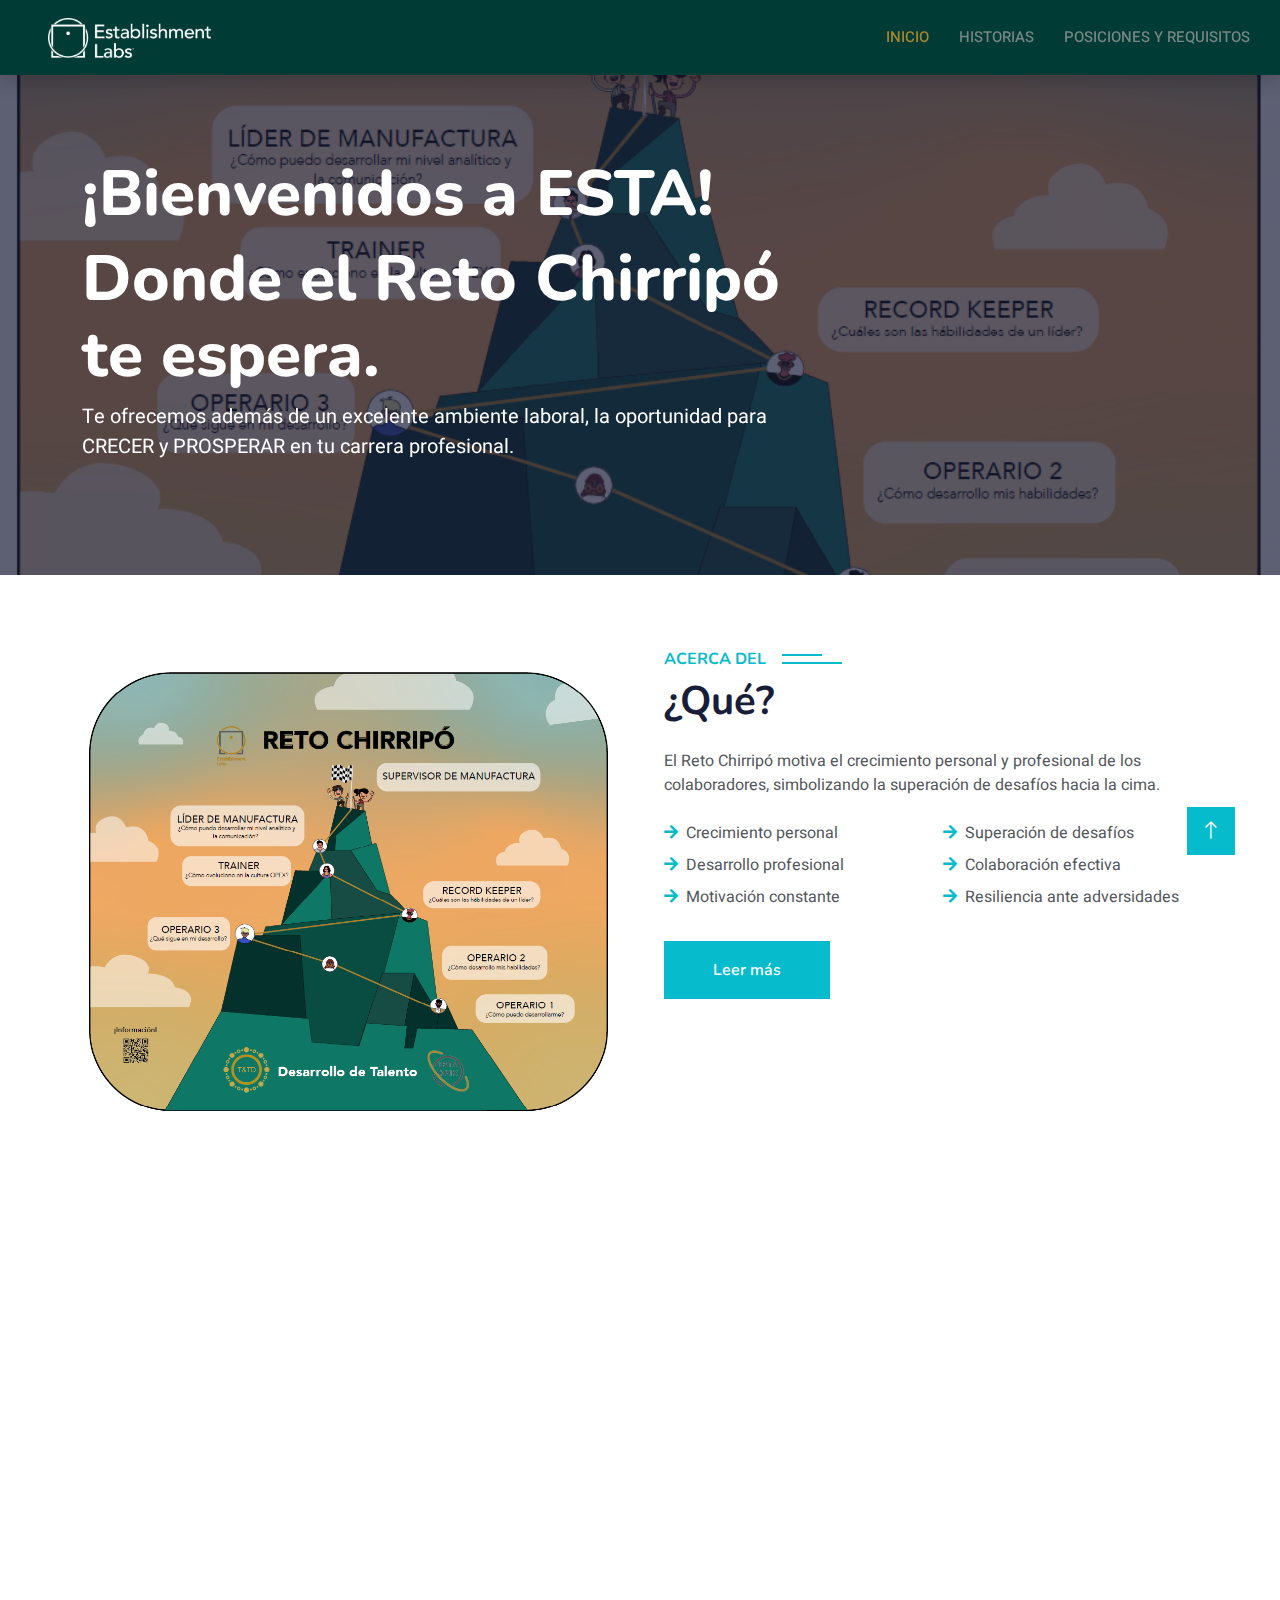
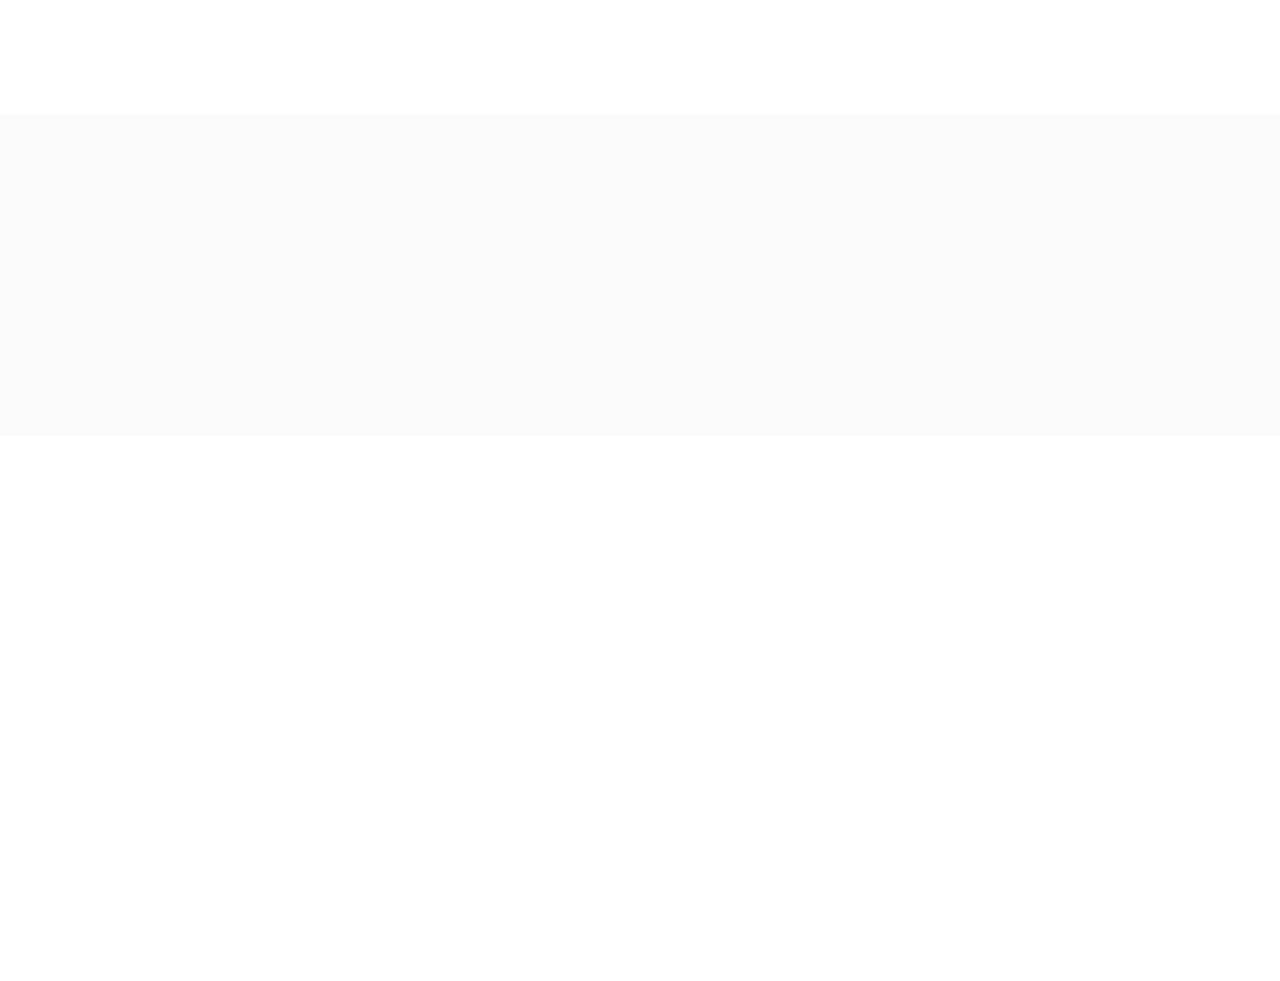
==== commit 9d78a349: "Update index.html" ====
--- a/index.html
+++ b/index.html
@@ -92,7 +92,7 @@
             </div>
         </div>
         <div class="owl-carousel-item position-relative">
-            <img class="img-fluid" src="img/carousel-2.jpg" alt="" style="max-height: 500px; width: 100%; object-fit: cover;">
+            <img class="img-fluid" src="img/fondo_tttd-removebg-preview.png" alt="" style="max-height: 500px; width: 100%; object-fit: cover;">
             <div class="position-absolute top-0 start-0 w-100 h-100 d-flex align-items-center" style="background: rgba(24, 29, 56, .7);">
                 <div class="container">
                     <div class="row justify-content-start">
@@ -213,7 +213,7 @@
 </div>
 <!-- Reto Chirripó - Parte 2 End -->
 
-
+<br>
 
 <!-- HISTORIA start-->
 <div class="container-fluid p-0 mb-4" style="background-color: rgba(250, 250, 250, 1);">
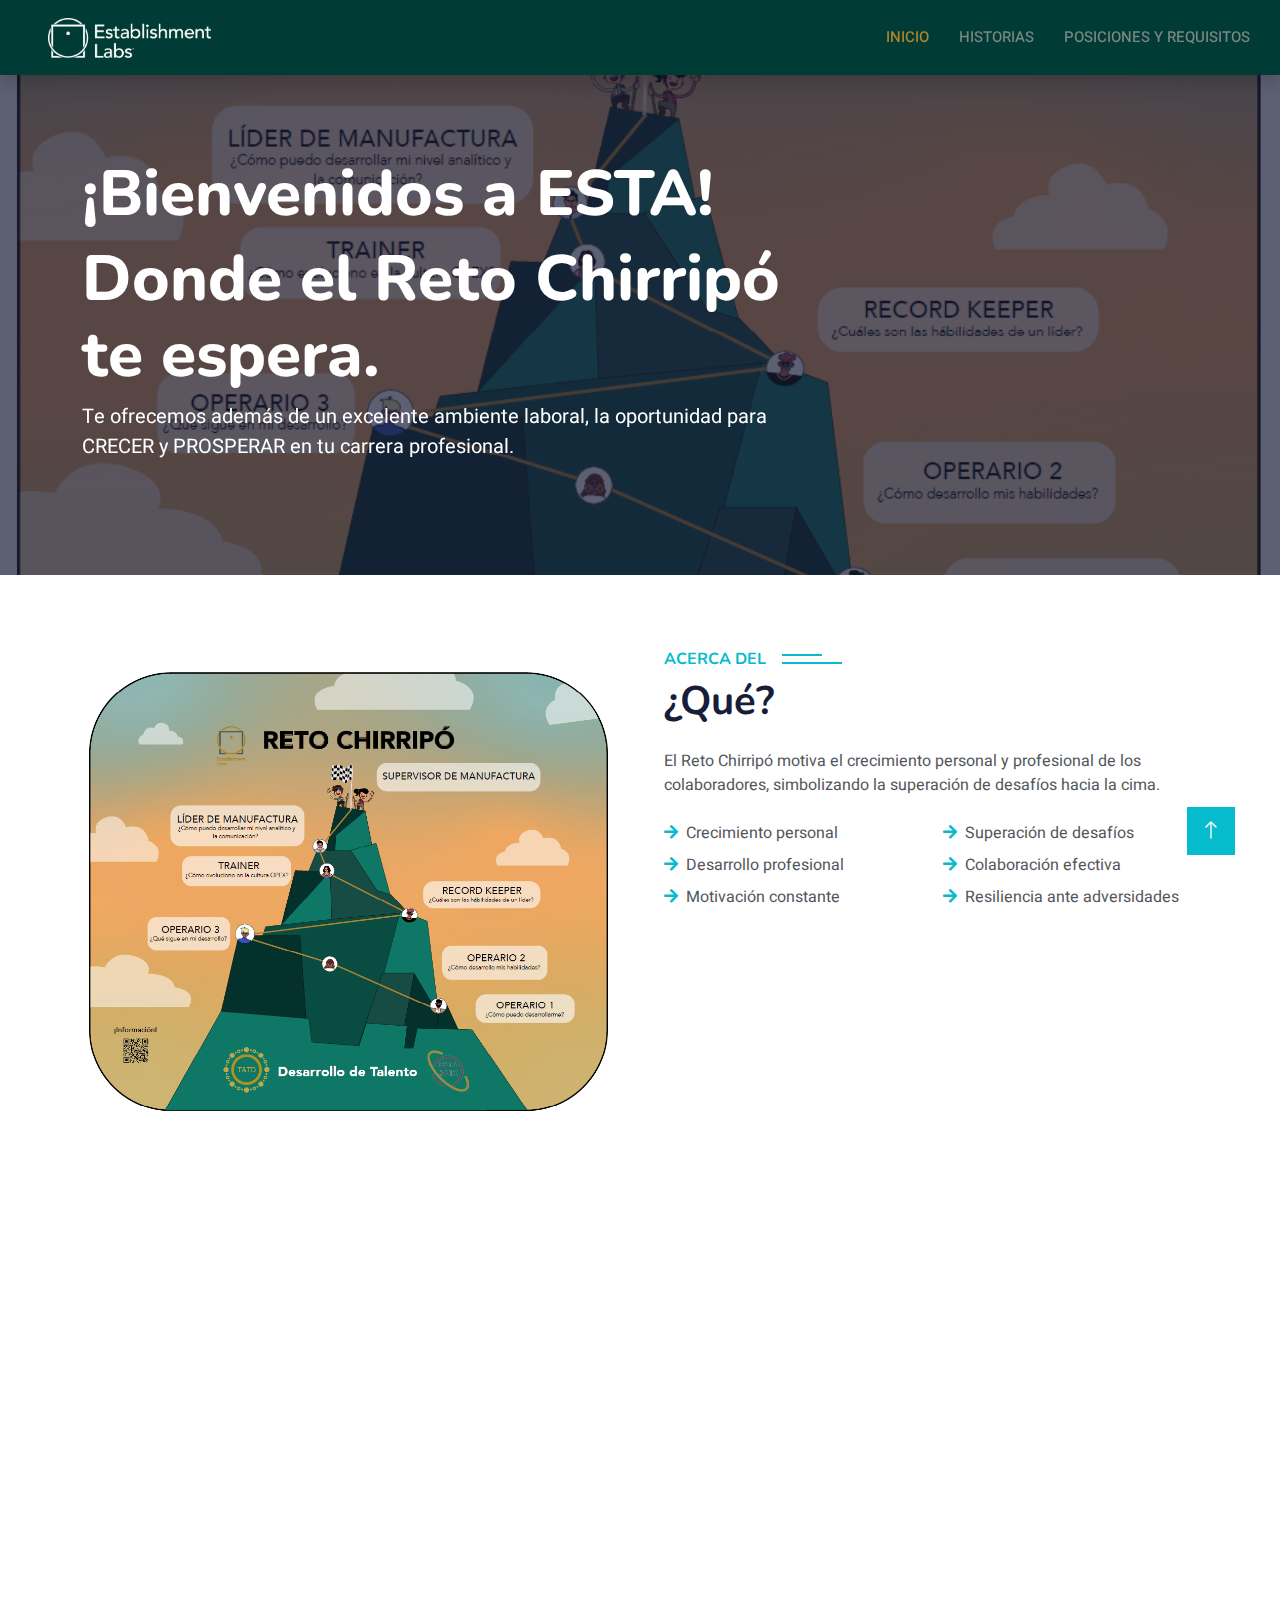
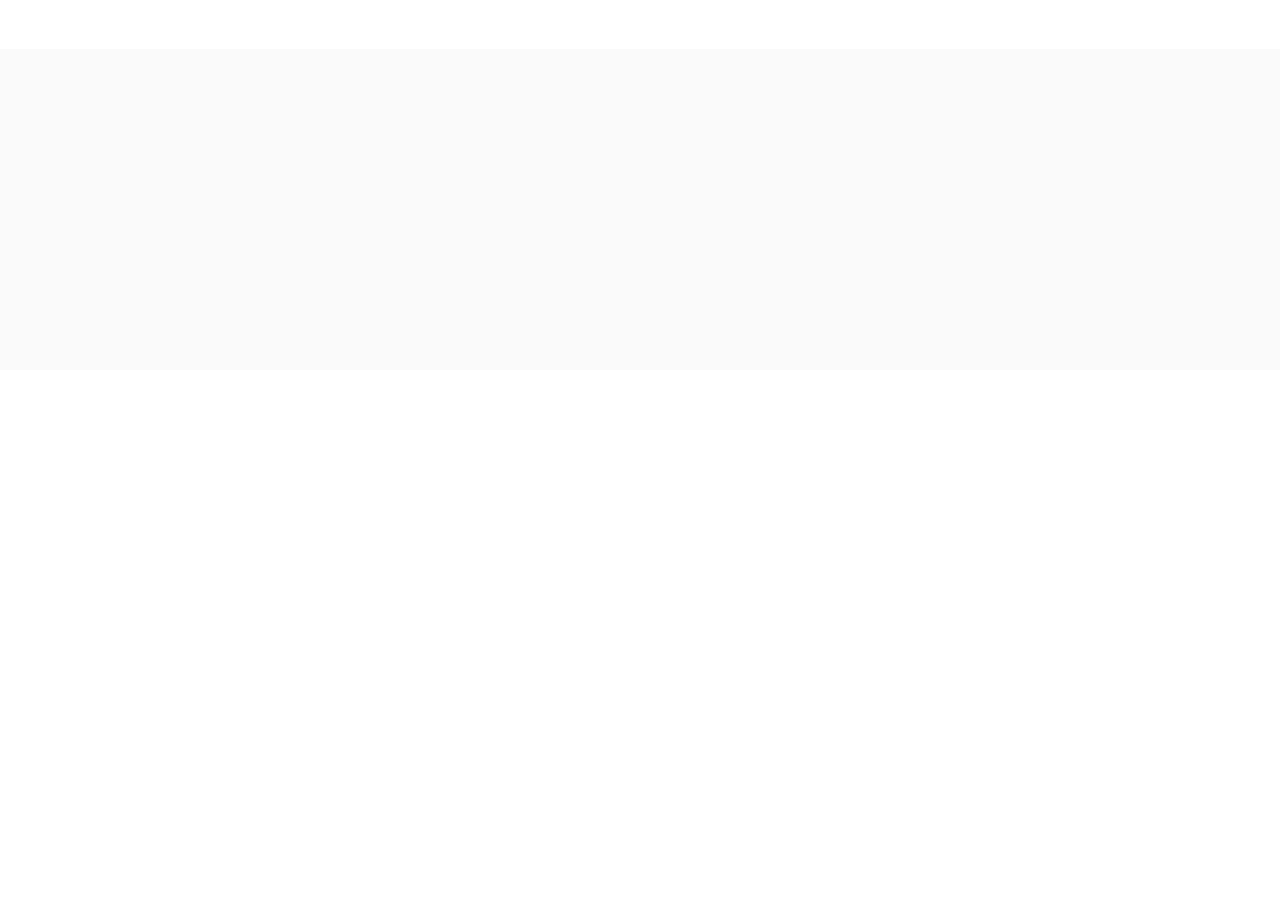
==== commit 46c553dc: "Update index.html" ====
--- a/index.html
+++ b/index.html
@@ -145,8 +145,8 @@
                         <p class="mb-0"><i class="fa fa-arrow-right text-primary me-2"></i>Resiliencia ante adversidades</p>
                     </div>
                 </div>
-                <a class="btn btn-primary py-3 px-5 mt-2" href="">Leer más</a>
-            </div>
+<!--                 <a class="btn btn-primary py-3 px-5 mt-2" href="">Leer más</a>
+ -->            </div>
         </div>
     </div>
 </div>
@@ -180,8 +180,8 @@
                         <p class="mb-0"><i class="fa fa-arrow-right text-primary me-2"></i>Mejora constante</p>
                     </div>
                 </div>
-                <a class="btn btn-primary py-3 px-5 mt-2" href="">Leer más</a>
-            </div>
+<!--                 <a class="btn btn-primary py-3 px-5 mt-2" href="">Leer más</a>
+ -->            </div>
             <div class="col-lg-6 wow fadeInUp" data-wow-delay="0.3s">
                 <h6 class="section-title bg-white text-start text-primary pe-3">Acerca del</h6>
                 <h1 class="mb-4">¿Para qué?</h1>
@@ -206,8 +206,8 @@
                         <p class="mb-0"><i class="fa fa-arrow-right text-primary me-2"></i>Fortalecimiento organizacional</p>
                     </div>
                 </div>
-                <a class="btn btn-primary py-3 px-5 mt-2" href="">Leer más</a>
-            </div>
+<!--                 <a class="btn btn-primary py-3 px-5 mt-2" href="">Leer más</a>
+ -->            </div>
         </div>
     </div>
 </div>
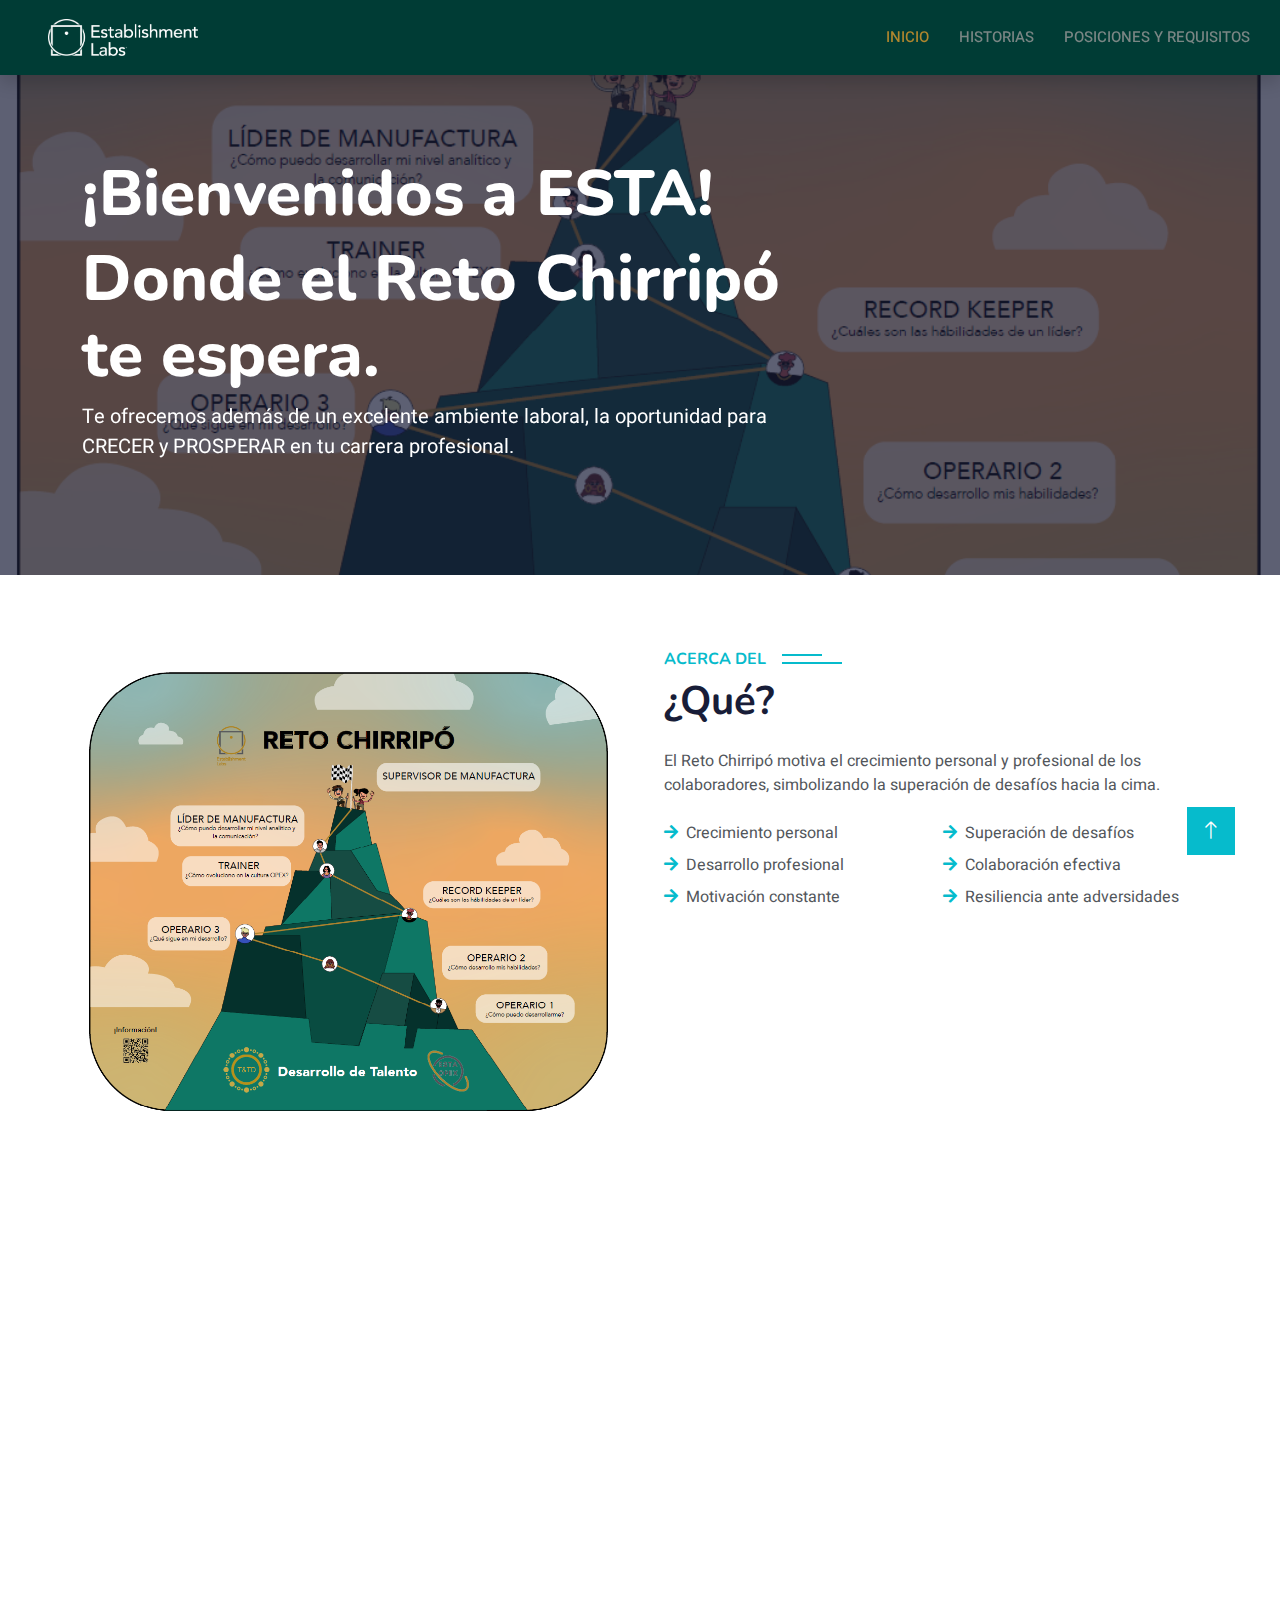
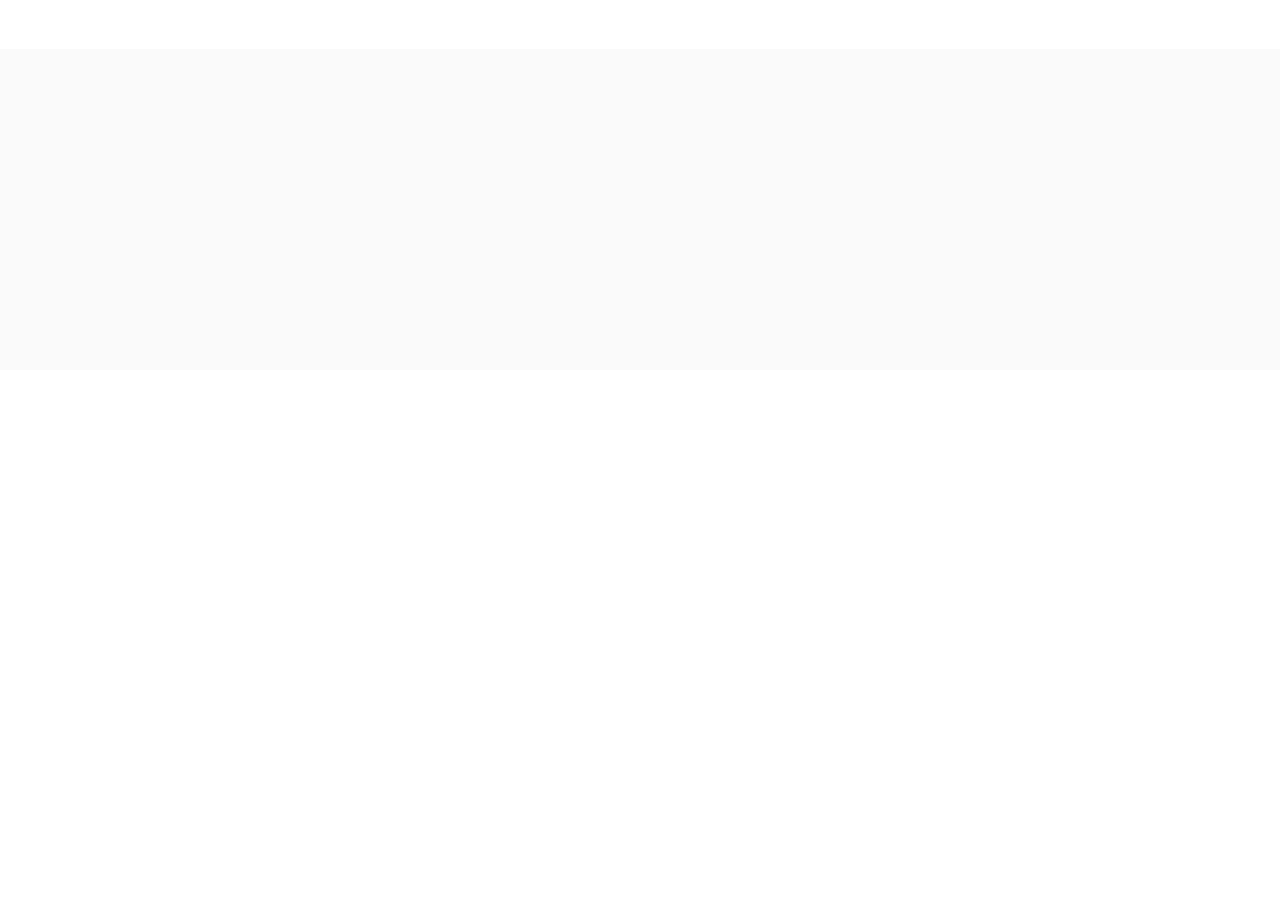
==== commit 9bb05520: "Update index.html" ====
--- a/index.html
+++ b/index.html
@@ -44,7 +44,7 @@
     <!-- Navbar Start -->
     <nav class="navbar navbar-expand-lg bg-white navbar-light shadow sticky-top p-0">
         <a href="index.html" class="navbar-brand d-flex align-items-center px-4 px-lg-5">
-            <img class="img-fluid" src="img/Pictur2e1.png" alt="" style="max-height: 40px; width: 100%; object-fit: cover;">
+<img class="img-fluid" src="img/Pictur2e1.png" alt="" style="max-width: 150px; height: auto; object-fit: cover;">
 <!--             <h2 class="m-0 text-primary"><i class="fa fa-book me-3"></i>Establishment Labs</h2>
  -->        </a>
         <button type="button" class="navbar-toggler me-4" data-bs-toggle="collapse" data-bs-target="#navbarCollapse">
@@ -263,6 +263,9 @@
                     <div class="col-md-6 text-center text-md-start mb-3 mb-md-0">
                         &copy; 2024 Todos los derechos reservados 
                     </div>
+                      <div class="col-md-6 text-center text-md-start mb-3 mb-md-0">
+                       
+                    </div>
                 </div>
             </div>
         </div>
--- a/css/style.css
+++ b/css/style.css
@@ -201,7 +201,7 @@
 }
 
 .page-header {
-    background: linear-gradient(rgba(24, 29, 56, .7), rgba(24, 29, 56, .7)), url(../img/carousel-1.jpg);
+    background: linear-gradient(rgba(24, 29, 56, .7), rgba(24, 29, 56, .7)), url(../img/eeeee.png);
     background-position: center center;
     background-repeat: no-repeat;
     background-size: cover;
